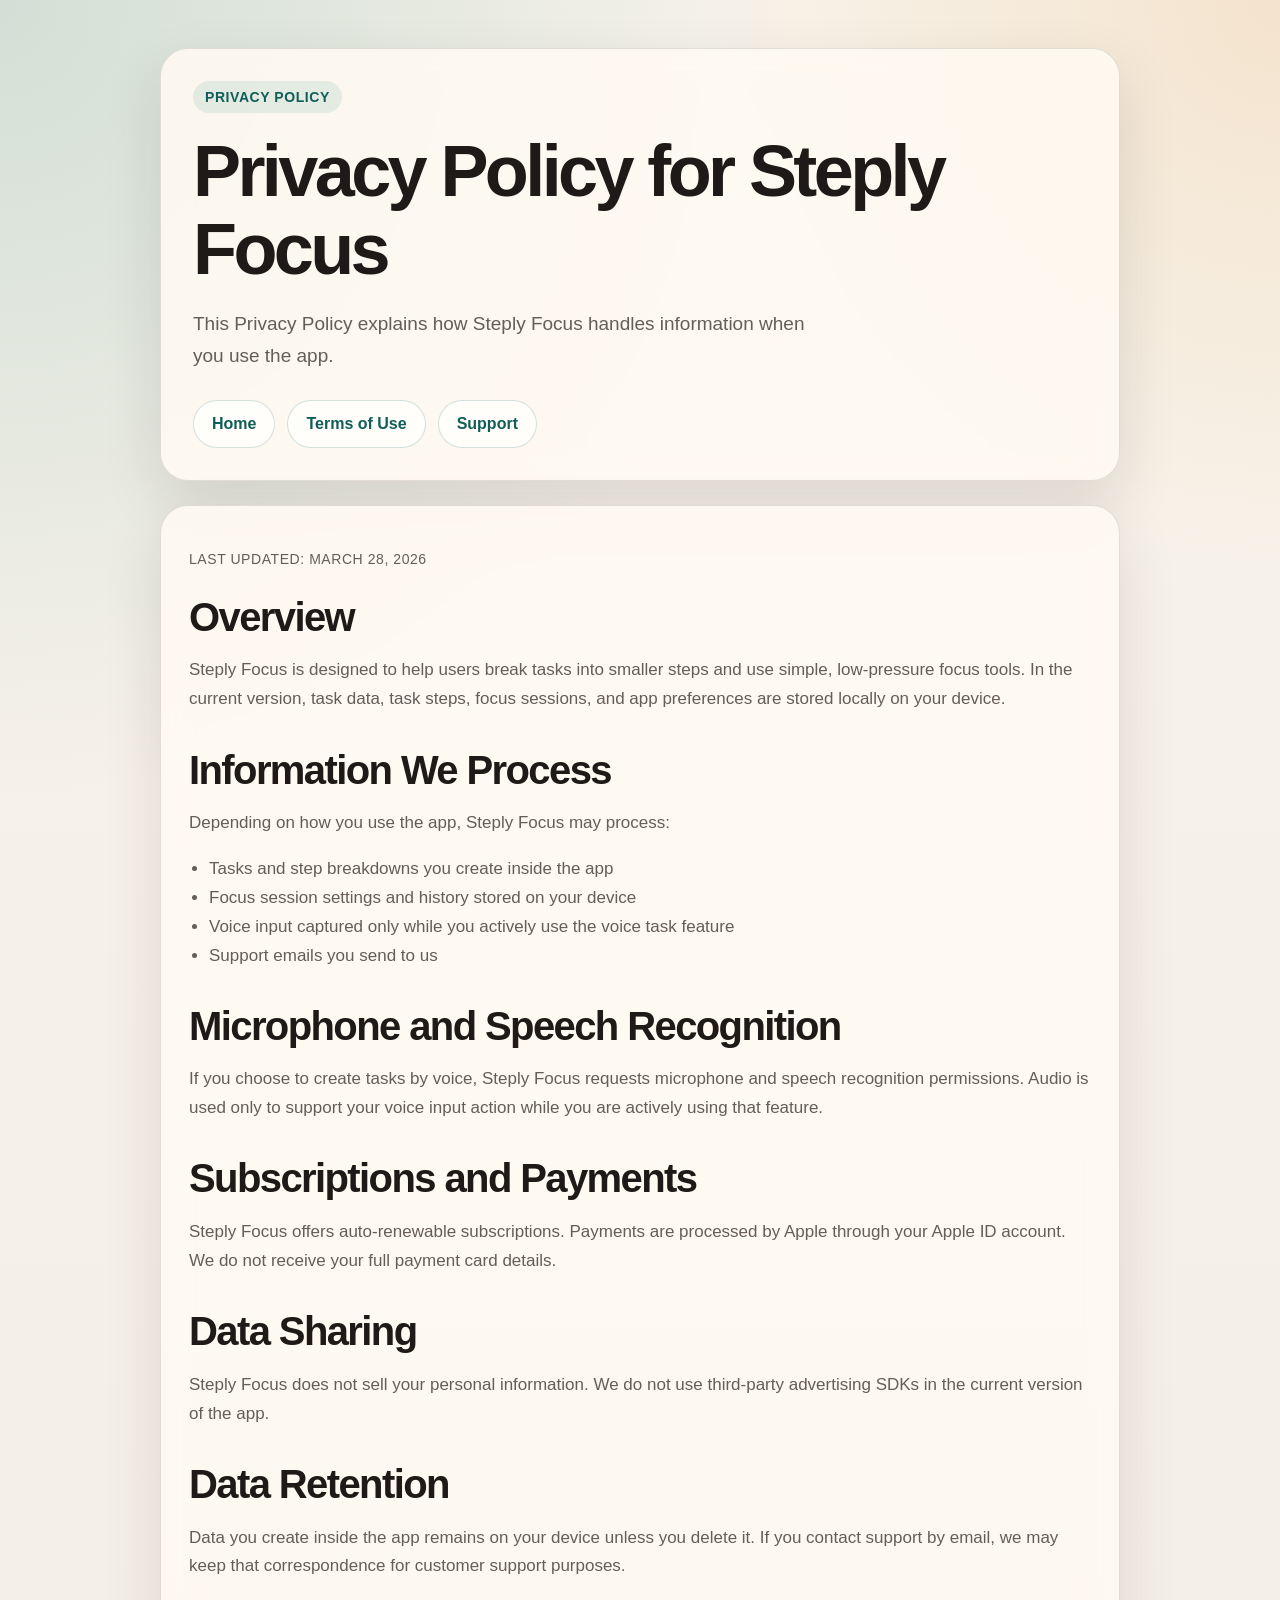
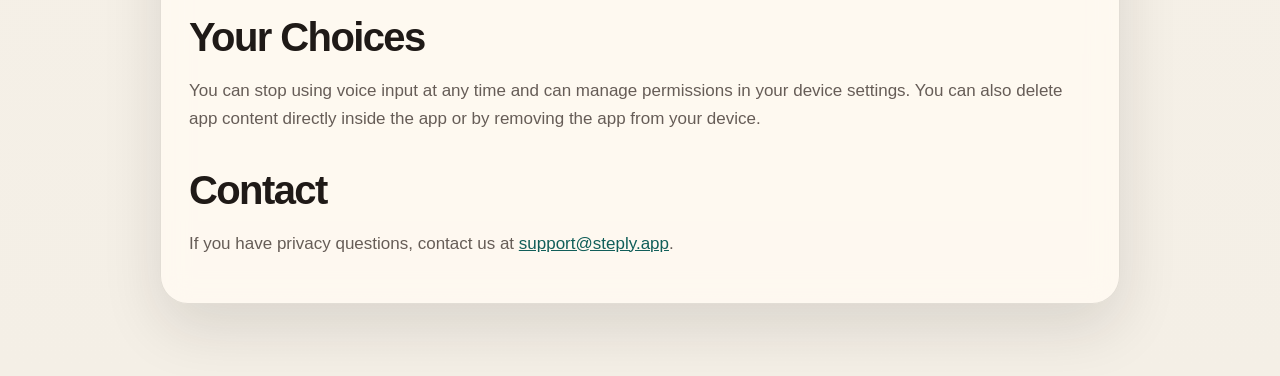
==== privacy/index.html @ 78bcb687 "Add GitHub Pages legal and support site" ====
<!DOCTYPE html>
<html lang="en">
<head>
  <meta charset="utf-8">
  <meta name="viewport" content="width=device-width, initial-scale=1">
  <title>Privacy Policy | Steply Focus</title>
  <meta name="description" content="Privacy Policy for Steply Focus.">
  <link rel="stylesheet" href="../assets/style.css">
</head>
<body>
  <main class="shell">
    <section class="hero">
      <div class="eyebrow">Privacy Policy</div>
      <h1>Privacy Policy for Steply Focus</h1>
      <p>
        This Privacy Policy explains how Steply Focus handles information when you use the app.
      </p>
      <nav class="nav" aria-label="Secondary">
        <a href="../">Home</a>
        <a href="../terms/">Terms of Use</a>
        <a href="../support/">Support</a>
      </nav>
    </section>

    <section class="panel">
      <p class="meta">Last updated: March 28, 2026</p>
      <div class="stack">
        <div>
          <h2>Overview</h2>
          <p>
            Steply Focus is designed to help users break tasks into smaller steps and use simple,
            low-pressure focus tools. In the current version, task data, task steps, focus sessions,
            and app preferences are stored locally on your device.
          </p>
        </div>

        <div>
          <h2>Information We Process</h2>
          <p>Depending on how you use the app, Steply Focus may process:</p>
          <ul>
            <li>Tasks and step breakdowns you create inside the app</li>
            <li>Focus session settings and history stored on your device</li>
            <li>Voice input captured only while you actively use the voice task feature</li>
            <li>Support emails you send to us</li>
          </ul>
        </div>

        <div>
          <h2>Microphone and Speech Recognition</h2>
          <p>
            If you choose to create tasks by voice, Steply Focus requests microphone and speech
            recognition permissions. Audio is used only to support your voice input action while
            you are actively using that feature.
          </p>
        </div>

        <div>
          <h2>Subscriptions and Payments</h2>
          <p>
            Steply Focus offers auto-renewable subscriptions. Payments are processed by Apple
            through your Apple ID account. We do not receive your full payment card details.
          </p>
        </div>

        <div>
          <h2>Data Sharing</h2>
          <p>
            Steply Focus does not sell your personal information. We do not use third-party
            advertising SDKs in the current version of the app.
          </p>
        </div>

        <div>
          <h2>Data Retention</h2>
          <p>
            Data you create inside the app remains on your device unless you delete it. If you
            contact support by email, we may keep that correspondence for customer support purposes.
          </p>
        </div>

        <div>
          <h2>Your Choices</h2>
          <p>
            You can stop using voice input at any time and can manage permissions in your device
            settings. You can also delete app content directly inside the app or by removing the app
            from your device.
          </p>
        </div>

        <div>
          <h2>Contact</h2>
          <p>
            If you have privacy questions, contact us at
            <a href="mailto:support@steply.app">support@steply.app</a>.
          </p>
        </div>
      </div>
    </section>
  </main>
</body>
</html>
---- assets/style.css ----
:root {
  --bg: #f4efe6;
  --surface: rgba(255, 250, 242, 0.88);
  --surface-strong: #fffaf2;
  --ink: #1f1a17;
  --muted: #665d57;
  --line: rgba(31, 26, 23, 0.12);
  --accent: #0f766e;
  --accent-strong: #115e59;
  --shadow: 0 24px 60px rgba(31, 26, 23, 0.12);
}

* {
  box-sizing: border-box;
}

html {
  color-scheme: light;
}

body {
  margin: 0;
  min-height: 100vh;
  font-family: "Avenir Next", "Segoe UI", sans-serif;
  color: var(--ink);
  background:
    radial-gradient(circle at top left, rgba(15, 118, 110, 0.16), transparent 34%),
    radial-gradient(circle at top right, rgba(217, 119, 6, 0.12), transparent 24%),
    linear-gradient(180deg, #f8f3ea 0%, var(--bg) 100%);
}

a {
  color: var(--accent-strong);
}

.shell {
  width: min(960px, calc(100% - 32px));
  margin: 0 auto;
  padding: 48px 0 72px;
}

.hero,
.panel {
  background: var(--surface);
  border: 1px solid var(--line);
  border-radius: 28px;
  box-shadow: var(--shadow);
  backdrop-filter: blur(14px);
}

.hero {
  padding: 32px;
}

.eyebrow {
  display: inline-flex;
  align-items: center;
  gap: 10px;
  padding: 8px 12px;
  border-radius: 999px;
  background: rgba(15, 118, 110, 0.1);
  color: var(--accent-strong);
  font-size: 14px;
  font-weight: 700;
  letter-spacing: 0.04em;
  text-transform: uppercase;
}

h1,
h2,
h3 {
  margin: 0 0 16px;
  line-height: 1.08;
}

h1 {
  margin-top: 20px;
  font-size: clamp(40px, 8vw, 72px);
  letter-spacing: -0.05em;
}

h2 {
  font-size: clamp(28px, 4vw, 40px);
  letter-spacing: -0.04em;
}

h3 {
  font-size: 18px;
}

p,
li {
  color: var(--muted);
  font-size: 17px;
  line-height: 1.7;
}

.hero p {
  max-width: 60ch;
  font-size: 19px;
}

.nav {
  display: flex;
  flex-wrap: wrap;
  gap: 12px;
  margin-top: 28px;
}

.nav a,
.button {
  display: inline-flex;
  align-items: center;
  justify-content: center;
  min-height: 48px;
  padding: 0 18px;
  border-radius: 999px;
  border: 1px solid rgba(17, 94, 89, 0.18);
  background: rgba(255, 255, 255, 0.68);
  color: var(--accent-strong);
  text-decoration: none;
  font-weight: 700;
}

.button.primary {
  background: linear-gradient(135deg, var(--accent) 0%, var(--accent-strong) 100%);
  color: #f8fffe;
  border-color: transparent;
}

.grid {
  display: grid;
  grid-template-columns: repeat(auto-fit, minmax(220px, 1fr));
  gap: 18px;
  margin-top: 28px;
}

.card {
  padding: 22px;
  border-radius: 24px;
  background: var(--surface-strong);
  border: 1px solid var(--line);
}

.stack {
  display: grid;
  gap: 18px;
  margin-top: 24px;
}

.panel {
  padding: 28px;
  margin-top: 24px;
}

.meta {
  color: var(--muted);
  font-size: 14px;
  letter-spacing: 0.04em;
  text-transform: uppercase;
}

.footer {
  margin-top: 28px;
  color: var(--muted);
  font-size: 14px;
}

code {
  padding: 2px 6px;
  border-radius: 8px;
  background: rgba(31, 26, 23, 0.06);
  font-family: "SFMono-Regular", "Menlo", monospace;
  font-size: 0.92em;
}

ul {
  padding-left: 20px;
}

@media (max-width: 640px) {
  .shell {
    width: min(100% - 20px, 960px);
    padding-top: 24px;
  }

  .hero,
  .panel {
    padding: 22px;
    border-radius: 22px;
  }

  p,
  li {
    font-size: 16px;
  }
}
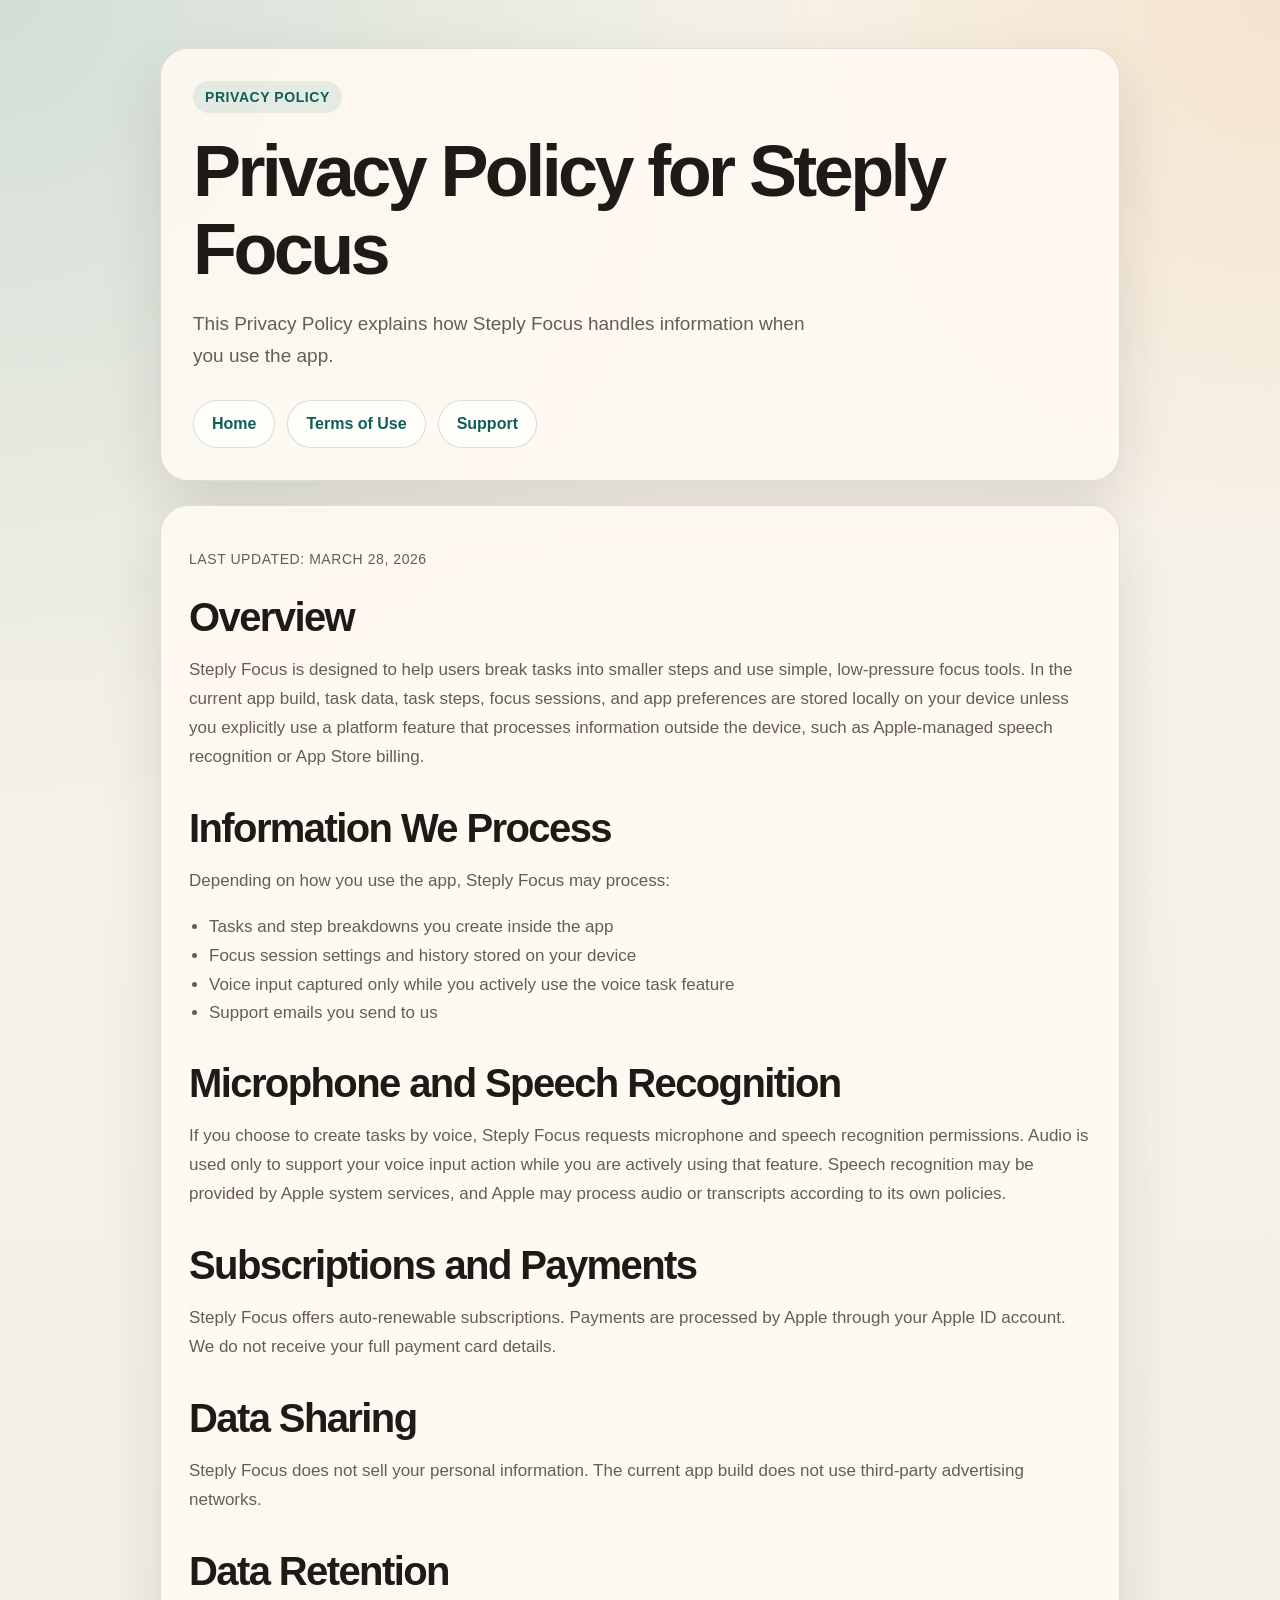
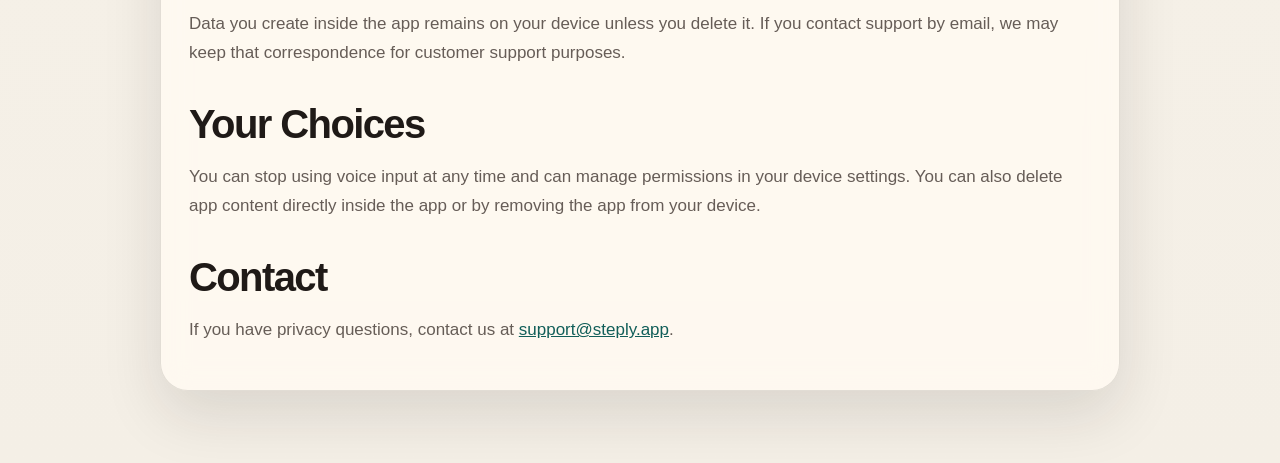
==== commit 586025ee: "Refine legal site copy and mobile layout" ====
--- a/privacy/index.html
+++ b/privacy/index.html
@@ -29,8 +29,10 @@
           <h2>Overview</h2>
           <p>
             Steply Focus is designed to help users break tasks into smaller steps and use simple,
-            low-pressure focus tools. In the current version, task data, task steps, focus sessions,
-            and app preferences are stored locally on your device.
+            low-pressure focus tools. In the current app build, task data, task steps, focus sessions,
+            and app preferences are stored locally on your device unless you explicitly use a platform
+            feature that processes information outside the device, such as Apple-managed speech
+            recognition or App Store billing.
           </p>
         </div>
 
@@ -50,7 +52,8 @@
           <p>
             If you choose to create tasks by voice, Steply Focus requests microphone and speech
             recognition permissions. Audio is used only to support your voice input action while
-            you are actively using that feature.
+            you are actively using that feature. Speech recognition may be provided by Apple system
+            services, and Apple may process audio or transcripts according to its own policies.
           </p>
         </div>
 
@@ -65,8 +68,8 @@
         <div>
           <h2>Data Sharing</h2>
           <p>
-            Steply Focus does not sell your personal information. We do not use third-party
-            advertising SDKs in the current version of the app.
+            Steply Focus does not sell your personal information. The current app build does not use
+            third-party advertising networks.
           </p>
         </div>
 
@@ -99,4 +102,3 @@
   </main>
 </body>
 </html>
-
--- a/assets/style.css
+++ b/assets/style.css
@@ -180,7 +180,7 @@
 
 @media (max-width: 640px) {
   .shell {
-    width: min(100% - 20px, 960px);
+    width: min(calc(100% - 20px), 960px);
     padding-top: 24px;
   }
 
@@ -195,4 +195,3 @@
     font-size: 16px;
   }
 }
-
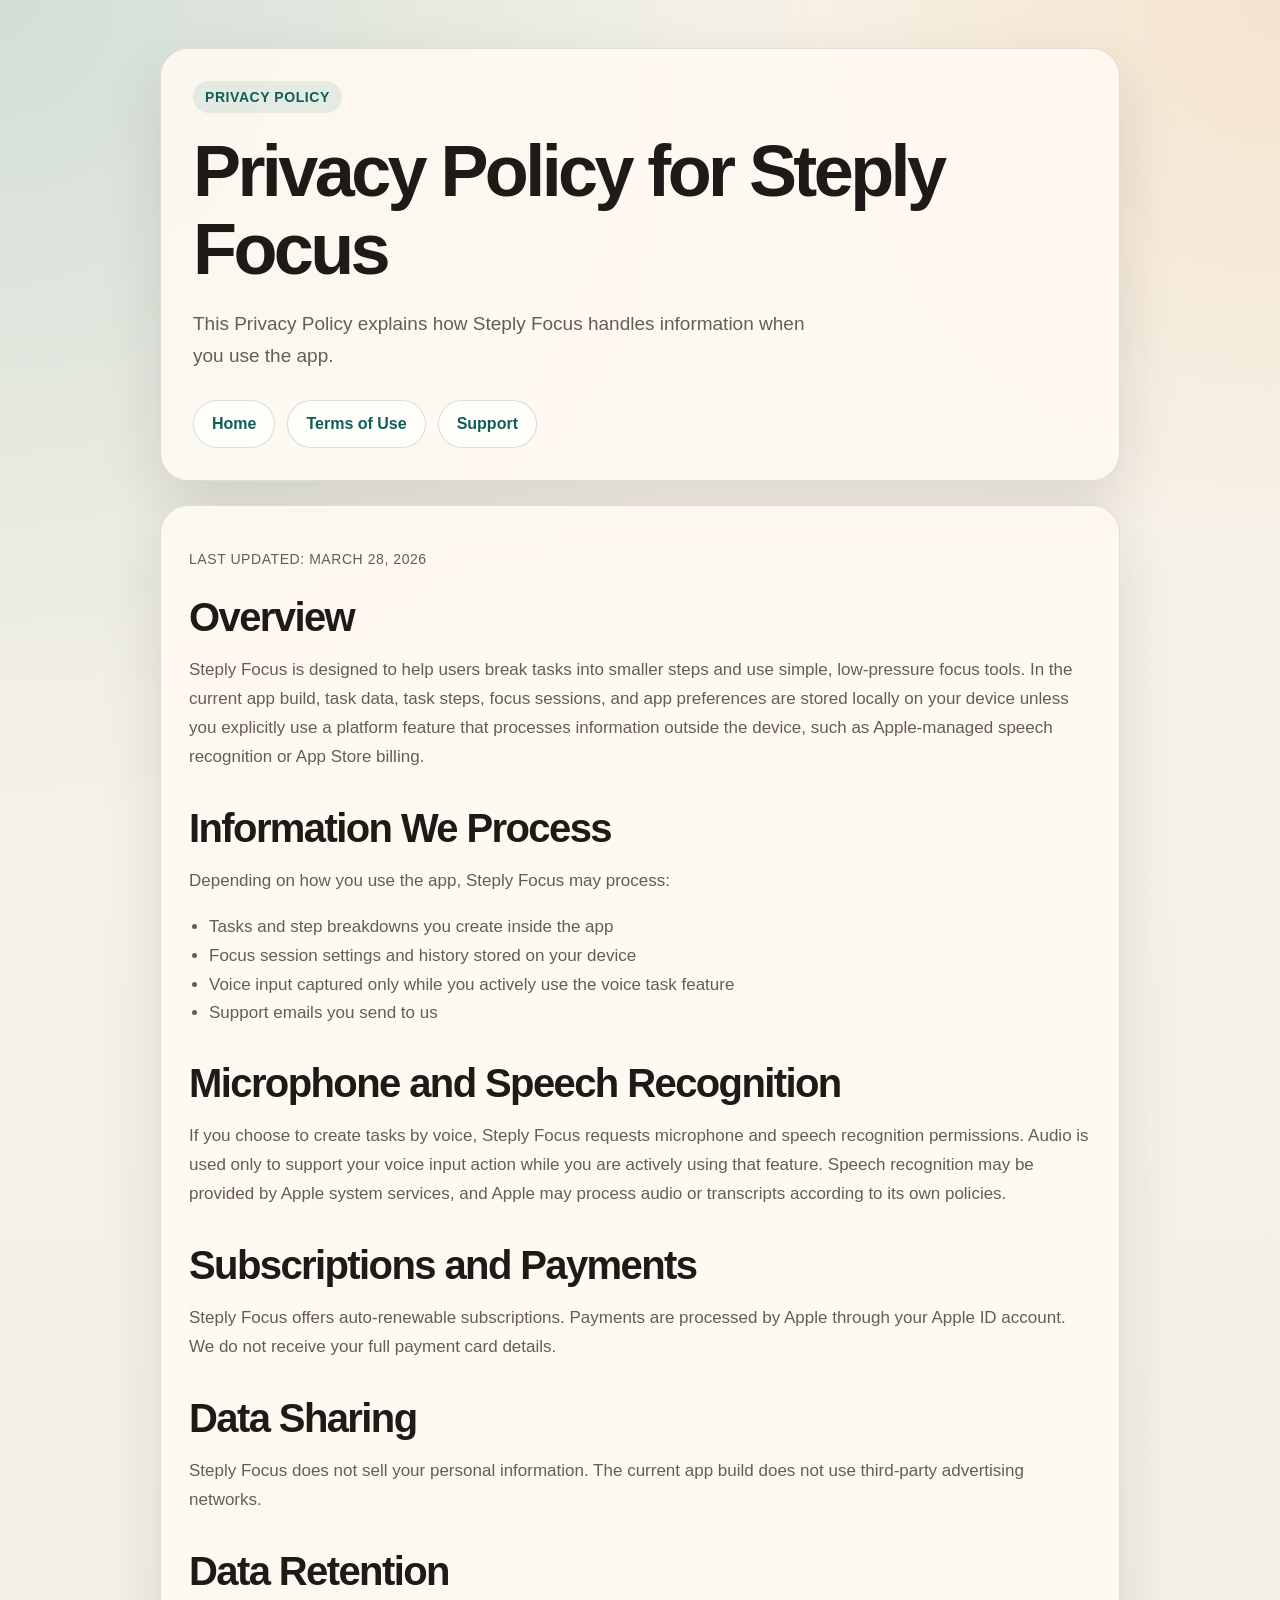
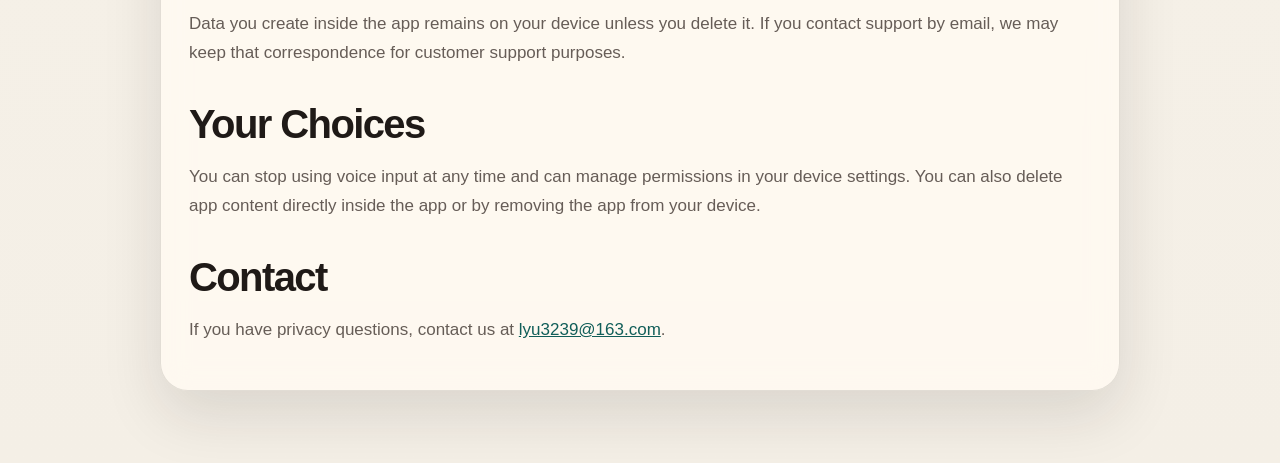
==== commit 8ad60a47: "Update legal site contact email" ====
--- a/privacy/index.html
+++ b/privacy/index.html
@@ -94,7 +94,7 @@
           <h2>Contact</h2>
           <p>
             If you have privacy questions, contact us at
-            <a href="mailto:support@steply.app">support@steply.app</a>.
+            <a href="mailto:lyu3239@163.com">lyu3239@163.com</a>.
           </p>
         </div>
       </div>
